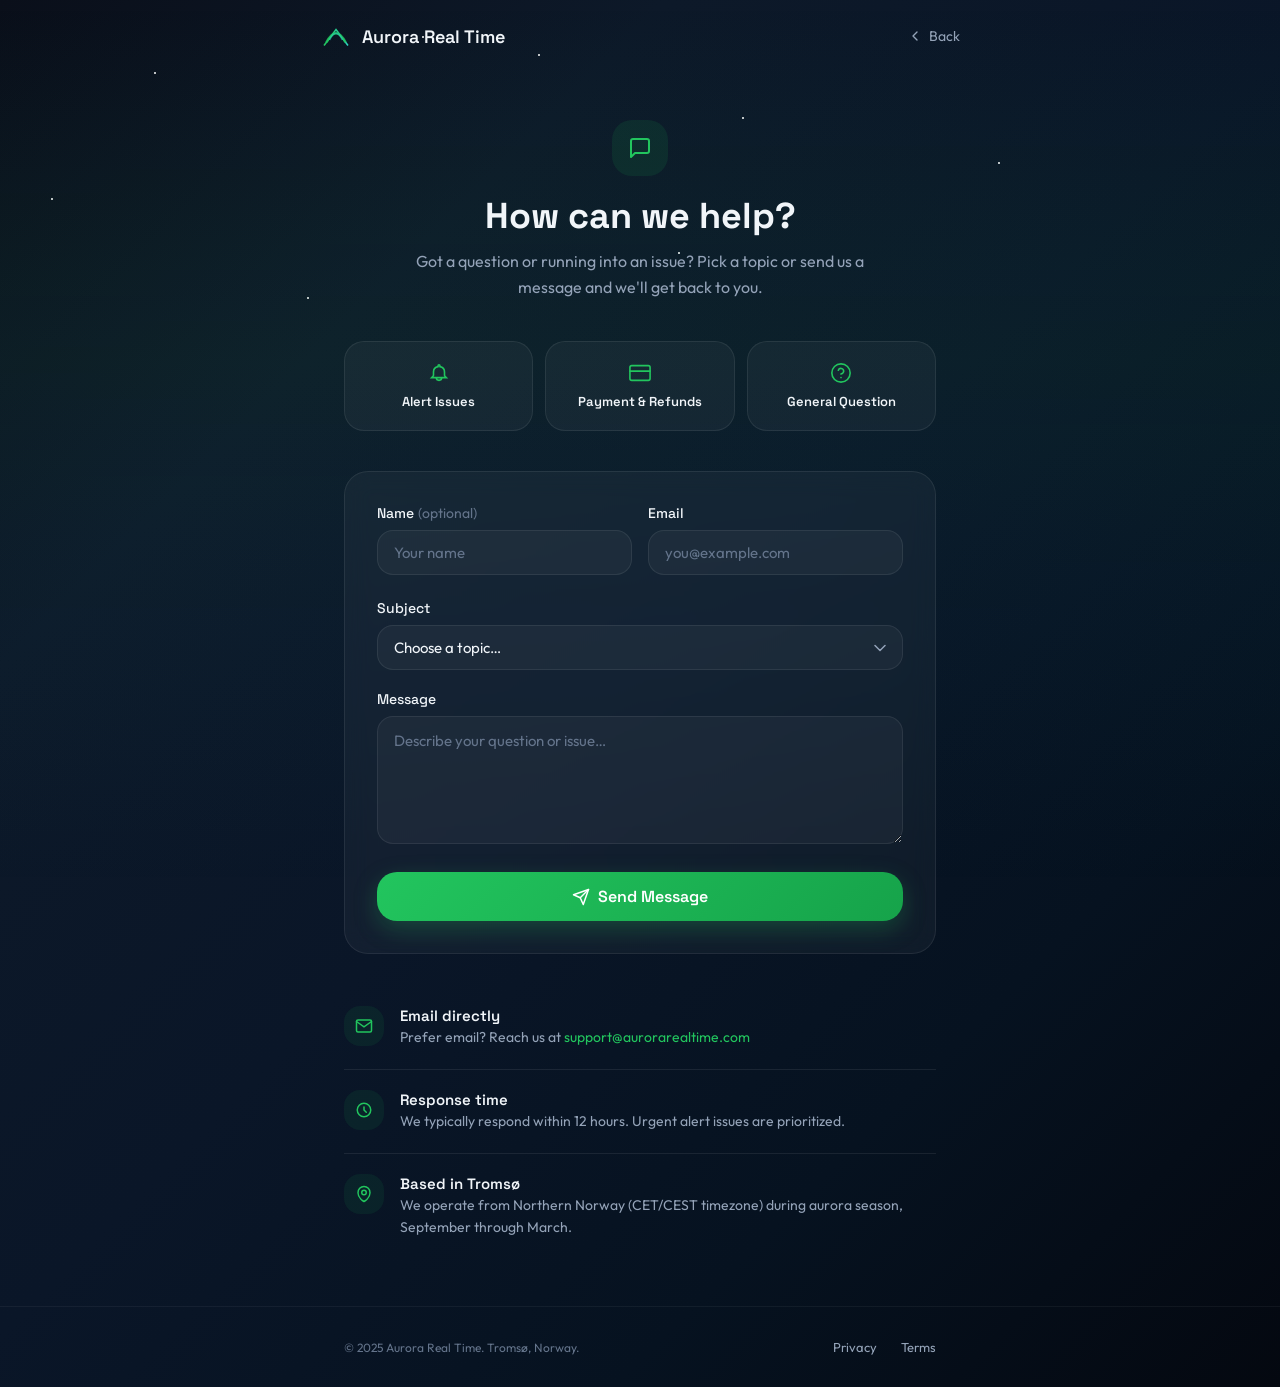
==== Contact.html @ 2703315a "Add Contact page with form and styles This file contains the complete HTML structure for the contact" ====
<!doctype html>
<html lang="en">
<head>
  <meta charset="UTF-8">
  <meta name="viewport" content="width=device-width, initial-scale=1.0">
  <title>Contact — Aurora Real Time</title>
  <meta name="description" content="Get in touch with Aurora Real Time. Questions about Northern Lights alerts, your account, or anything else — we're here to help.">
  <meta name="theme-color" content="#0a0f1a">

  <link rel="preconnect" href="https://fonts.googleapis.com">
  <link rel="preconnect" href="https://fonts.gstatic.com" crossorigin>
  <link href="https://fonts.googleapis.com/css2?family=Space+Grotesk:wght@400;500;600;700&family=Outfit:wght@300;400;500;600&display=swap" rel="stylesheet">

  <style>
    /* ========================================
       VARIABLES — shared with main site
       ======================================== */
    :root {
      --color-bg-primary: #0a0f1a;
      --color-bg-secondary: #0d1929;
      --color-bg-card: rgba(255, 255, 255, 0.04);
      --color-border: rgba(255, 255, 255, 0.08);
      --color-border-hover: rgba(255, 255, 255, 0.15);
      --color-green-primary: #22c55e;
      --color-green-dark: #16a34a;
      --color-green-glow: rgba(34, 197, 94, 0.4);
      --color-teal: #2dd4bf;
      --color-text-primary: #f1f5f9;
      --color-text-secondary: #94a3b8;
      --color-text-muted: #64748b;
      --font-heading: 'Space Grotesk', system-ui, sans-serif;
      --font-body: 'Outfit', system-ui, sans-serif;
      --radius-lg: 1rem;
      --radius-xl: 1.25rem;
      --radius-2xl: 1.5rem;
      --radius-3xl: 2rem;
      --transition-base: 200ms ease;
      --transition-smooth: 300ms cubic-bezier(0.4, 0, 0.2, 1);
    }

    /* ========================================
       RESET & BASE
       ======================================== */
    *, *::before, *::after { box-sizing: border-box; margin: 0; padding: 0; }

    html, body {
      min-height: 100%;
      width: 100%;
      -webkit-font-smoothing: antialiased;
      -moz-osx-font-smoothing: grayscale;
    }

    body {
      font-family: var(--font-body);
      background: var(--color-bg-primary);
      color: var(--color-text-primary);
      overflow-x: hidden;
    }

    :focus-visible {
      outline: 2px solid var(--color-green-primary);
      outline-offset: 3px;
      border-radius: 4px;
    }

    :focus:not(:focus-visible) { outline: none; }

    @media (prefers-reduced-motion: reduce) {
      *, *::before, *::after {
        animation-duration: 0.01ms !important;
        animation-iteration-count: 1 !important;
        transition-duration: 0.01ms !important;
      }
    }

    /* ========================================
       BACKGROUND
       ======================================== */
    .aurora-bg {
      background: linear-gradient(135deg,
        var(--color-bg-primary) 0%,
        var(--color-bg-secondary) 25%,
        #0a1628 50%,
        #061220 75%,
        #040810 100%
      );
    }

    .aurora-glow {
      position: fixed;
      inset: 0;
      pointer-events: none;
      z-index: 0;
      background: linear-gradient(180deg,
        transparent 0%,
        rgba(34, 197, 94, 0.03) 20%,
        rgba(34, 197, 94, 0.06) 40%,
        rgba(45, 212, 191, 0.03) 60%,
        transparent 100%
      );
      animation: pulse-glow 8s ease-in-out infinite;
    }

    @keyframes pulse-glow {
      0%, 100% { opacity: 0.4; }
      50% { opacity: 0.85; }
    }

    .stars {
      position: fixed;
      inset: 0;
      pointer-events: none;
      z-index: 0;
    }

    .star {
      position: absolute;
      width: 2px;
      height: 2px;
      background: white;
      border-radius: 50%;
      animation: twinkle 3s ease-in-out infinite;
    }

    @keyframes twinkle {
      0%, 100% { opacity: 0.2; }
      50% { opacity: 1; }
    }

    /* ========================================
       LAYOUT
       ======================================== */
    .page-wrap {
      position: relative;
      z-index: 10;
      min-height: 100vh;
      display: flex;
      flex-direction: column;
    }

    .container {
      width: 100%;
      max-width: 40rem;
      margin-inline: auto;
      padding-inline: 1.5rem;
    }

    /* ========================================
       NAV
       ======================================== */
    .nav {
      padding: 1.25rem 0;
    }

    .nav__inner {
      display: flex;
      align-items: center;
      justify-content: space-between;
    }

    .nav__brand {
      display: inline-flex;
      align-items: center;
      gap: 0.625rem;
      text-decoration: none;
      color: var(--color-text-primary);
    }

    .nav__brand-name {
      font-family: var(--font-heading);
      font-weight: 600;
      font-size: 1.125rem;
    }

    .nav__back {
      display: inline-flex;
      align-items: center;
      gap: 0.375rem;
      font-size: 0.875rem;
      color: var(--color-text-secondary);
      text-decoration: none;
      transition: color var(--transition-base);
    }

    .nav__back:hover { color: var(--color-text-primary); }

    /* ========================================
       PAGE HEADER
       ======================================== */
    .page-header {
      text-align: center;
      padding: 3rem 0 2.5rem;
    }

    .page-header__icon {
      width: 3.5rem;
      height: 3.5rem;
      border-radius: var(--radius-xl);
      background: rgba(34, 197, 94, 0.1);
      display: inline-flex;
      align-items: center;
      justify-content: center;
      margin-bottom: 1.25rem;
    }

    .page-header__title {
      font-family: var(--font-heading);
      font-weight: 700;
      font-size: clamp(1.75rem, 4vw, 2.25rem);
      line-height: 1.15;
      margin-bottom: 0.75rem;
    }

    .page-header__desc {
      color: var(--color-text-secondary);
      font-size: 1rem;
      line-height: 1.6;
      max-width: 28rem;
      margin-inline: auto;
    }

    /* ========================================
       QUICK HELP CARDS
       ======================================== */
    .quick-help {
      display: grid;
      grid-template-columns: repeat(3, 1fr);
      gap: 0.75rem;
      margin-bottom: 2.5rem;
    }

    .quick-card {
      background: var(--color-bg-card);
      border: 1px solid var(--color-border);
      border-radius: var(--radius-xl);
      padding: 1.25rem 1rem;
      text-align: center;
      cursor: pointer;
      transition: all var(--transition-smooth);
      text-decoration: none;
      color: inherit;
    }

    .quick-card:hover {
      border-color: rgba(34, 197, 94, 0.25);
      background: rgba(34, 197, 94, 0.04);
      transform: translateY(-2px);
    }

    .quick-card.active {
      border-color: rgba(34, 197, 94, 0.3);
      background: rgba(34, 197, 94, 0.06);
    }

    .quick-card__icon {
      display: flex;
      align-items: center;
      justify-content: center;
      margin-bottom: 0.625rem;
    }

    .quick-card__label {
      font-family: var(--font-heading);
      font-weight: 600;
      font-size: 0.8125rem;
      line-height: 1.3;
    }

    @media (max-width: 480px) {
      .quick-help { grid-template-columns: 1fr; gap: 0.625rem; }
      .quick-card {
        display: flex;
        align-items: center;
        gap: 0.75rem;
        text-align: left;
        padding: 1rem;
      }
      .quick-card__icon { margin-bottom: 0; }
    }

    /* ========================================
       CONTACT FORM
       ======================================== */
    .form-card {
      background: var(--color-bg-card);
      backdrop-filter: blur(12px);
      border: 1px solid var(--color-border);
      border-radius: var(--radius-2xl);
      padding: 2rem;
      margin-bottom: 2rem;
    }

    .form-group {
      margin-bottom: 1.25rem;
    }

    .form-group:last-of-type {
      margin-bottom: 1.5rem;
    }

    .form-label {
      display: block;
      font-family: var(--font-heading);
      font-weight: 500;
      font-size: 0.875rem;
      margin-bottom: 0.5rem;
      color: var(--color-text-primary);
    }

    .form-label .optional {
      font-weight: 400;
      color: var(--color-text-muted);
      font-family: var(--font-body);
    }

    .form-input,
    .form-select,
    .form-textarea {
      width: 100%;
      background: rgba(255, 255, 255, 0.04);
      border: 1px solid var(--color-border);
      border-radius: var(--radius-lg);
      padding: 0.75rem 1rem;
      color: var(--color-text-primary);
      font-family: var(--font-body);
      font-size: 0.9375rem;
      transition: border-color var(--transition-base), box-shadow var(--transition-base);
      appearance: none;
      -webkit-appearance: none;
    }

    .form-input::placeholder,
    .form-textarea::placeholder {
      color: var(--color-text-muted);
    }

    .form-input:focus,
    .form-select:focus,
    .form-textarea:focus {
      border-color: rgba(34, 197, 94, 0.5);
      box-shadow: 0 0 0 3px rgba(34, 197, 94, 0.1);
      outline: none;
    }

    .form-select {
      background-image: url("data:image/svg+xml,%3Csvg width='12' height='8' viewBox='0 0 12 8' fill='none' xmlns='http://www.w3.org/2000/svg'%3E%3Cpath d='M1 1.5L6 6.5L11 1.5' stroke='%2394a3b8' stroke-width='1.5' stroke-linecap='round' stroke-linejoin='round'/%3E%3C/svg%3E");
      background-repeat: no-repeat;
      background-position: right 1rem center;
      padding-right: 2.5rem;
      cursor: pointer;
    }

    .form-select option {
      background: var(--color-bg-primary);
      color: var(--color-text-primary);
    }

    .form-textarea {
      min-height: 8rem;
      resize: vertical;
      line-height: 1.6;
    }

    .form-row {
      display: grid;
      grid-template-columns: 1fr 1fr;
      gap: 1rem;
    }

    @media (max-width: 480px) {
      .form-row { grid-template-columns: 1fr; gap: 0; }
    }

    /* ========================================
       SUBMIT BUTTON
       ======================================== */
    .btn-submit {
      display: inline-flex;
      align-items: center;
      justify-content: center;
      gap: 0.5rem;
      width: 100%;
      padding: 0.875rem 1.5rem;
      border-radius: var(--radius-xl);
      background: linear-gradient(135deg, var(--color-green-primary) 0%, var(--color-green-dark) 100%);
      color: #fff;
      font-family: var(--font-heading);
      font-weight: 600;
      font-size: 1rem;
      border: none;
      cursor: pointer;
      box-shadow: 0 8px 24px rgba(34, 197, 94, 0.25);
      transition: all var(--transition-smooth);
    }

    .btn-submit:hover {
      transform: translateY(-2px);
      box-shadow: 0 12px 32px var(--color-green-glow);
    }

    .btn-submit:active { transform: translateY(0); }

    .btn-submit.sent {
      background: rgba(34, 197, 94, 0.15);
      color: var(--color-green-primary);
      box-shadow: none;
      pointer-events: none;
    }

    /* ========================================
       INFO SECTION
       ======================================== */
    .info-row {
      display: flex;
      align-items: flex-start;
      gap: 1rem;
      padding: 1.25rem 0;
    }

    .info-row + .info-row {
      border-top: 1px solid var(--color-border);
    }

    .info-icon {
      flex-shrink: 0;
      width: 2.5rem;
      height: 2.5rem;
      border-radius: var(--radius-lg);
      background: rgba(34, 197, 94, 0.08);
      display: flex;
      align-items: center;
      justify-content: center;
    }

    .info-title {
      font-family: var(--font-heading);
      font-weight: 600;
      font-size: 0.9375rem;
      margin-bottom: 0.125rem;
    }

    .info-text {
      font-size: 0.875rem;
      color: var(--color-text-secondary);
      line-height: 1.55;
    }

    .info-text a {
      color: var(--color-green-primary);
      text-decoration: none;
      transition: opacity var(--transition-base);
    }

    .info-text a:hover { opacity: 0.8; }

    /* ========================================
       FOOTER
       ======================================== */
    .footer {
      border-top: 1px solid rgba(255, 255, 255, 0.05);
      padding: 2rem 0;
      margin-top: auto;
    }

    .footer__inner {
      display: flex;
      flex-wrap: wrap;
      align-items: center;
      justify-content: space-between;
      gap: 1rem;
      font-size: 0.75rem;
      color: var(--color-text-muted);
    }

    .footer__links {
      display: flex;
      gap: 1.5rem;
    }

    .footer__links a {
      font-size: 0.8125rem;
      color: var(--color-text-secondary);
      text-decoration: none;
      transition: color var(--transition-base);
    }

    .footer__links a:hover { color: var(--color-text-primary); }

    /* ========================================
       ANIMATIONS
       ======================================== */
    @keyframes fade-up {
      from { opacity: 0; transform: translateY(20px); }
      to { opacity: 1; transform: translateY(0); }
    }

    .fade-up { animation: fade-up 0.6s ease-out forwards; }
    .fade-up-d1 { opacity: 0; animation: fade-up 0.6s ease-out 0.1s forwards; }
    .fade-up-d2 { opacity: 0; animation: fade-up 0.6s ease-out 0.2s forwards; }
    .fade-up-d3 { opacity: 0; animation: fade-up 0.6s ease-out 0.3s forwards; }
  </style>
</head>
<body class="aurora-bg">

  <!-- Atmosphere -->
  <div class="stars" aria-hidden="true">
    <div class="star" style="top:8%;left:12%;animation-delay:0s"></div>
    <div class="star" style="top:18%;left:78%;animation-delay:0.5s"></div>
    <div class="star" style="top:33%;left:24%;animation-delay:1s"></div>
    <div class="star" style="top:13%;left:58%;animation-delay:1.5s"></div>
    <div class="star" style="top:6%;left:42%;animation-delay:2.5s"></div>
    <div class="star" style="top:22%;left:4%;animation-delay:0.3s"></div>
    <div class="star" style="top:4%;left:33%;animation-delay:1.8s"></div>
    <div class="star" style="top:28%;left:53%;animation-delay:0.8s"></div>
  </div>
  <div class="aurora-glow" aria-hidden="true"></div>

  <div class="page-wrap">

    <!-- NAV -->
    <nav class="nav container" aria-label="Main navigation">
      <div class="nav__inner">
        <a href="index.html" class="nav__brand" aria-label="Aurora Real Time — Home">
          <svg width="32" height="32" viewBox="0 0 40 40" fill="none" aria-hidden="true">
            <path d="M5 32 L20 12 L35 32" stroke="url(#c-grad)" stroke-width="2" fill="none"/>
            <path d="M8 28 Q20 5 32 28" stroke="#22c55e" stroke-width="3" fill="none" opacity="0.8"/>
            <path d="M12 25 Q20 8 28 25" stroke="#2dd4bf" stroke-width="2" fill="none" opacity="0.6"/>
            <defs>
              <linearGradient id="c-grad" x1="0%" y1="0%" x2="100%" y2="0%">
                <stop offset="0%" stop-color="#22c55e"/>
                <stop offset="100%" stop-color="#2dd4bf"/>
              </linearGradient>
            </defs>
          </svg>
          <span class="nav__brand-name">Aurora Real Time</span>
        </a>
        <a href="index.html" class="nav__back">
          <svg width="16" height="16" viewBox="0 0 24 24" fill="none" stroke="currentColor" stroke-width="2" stroke-linecap="round" stroke-linejoin="round"><path d="m15 18-6-6 6-6"/></svg>
          Back
        </a>
      </div>
    </nav>

    <!-- MAIN -->
    <main class="container" style="flex:1">

      <!-- Header -->
      <header class="page-header fade-up">
        <div class="page-header__icon">
          <svg width="24" height="24" fill="none" stroke="#22c55e" viewBox="0 0 24 24" stroke-width="2" stroke-linecap="round" stroke-linejoin="round">
            <path d="M21 15a2 2 0 01-2 2H7l-4 4V5a2 2 0 012-2h14a2 2 0 012 2z"/>
          </svg>
        </div>
        <h1 class="page-header__title">How can we help?</h1>
        <p class="page-header__desc">Got a question or running into an issue? Pick a topic or send us a message and we'll get back to you.</p>
      </header>

      <!-- Quick-help topics -->
      <div class="quick-help fade-up-d1">
        <button class="quick-card" data-topic="alerts" type="button">
          <div class="quick-card__icon">
            <svg width="22" height="22" fill="none" stroke="#22c55e" viewBox="0 0 24 24" stroke-width="1.75" stroke-linecap="round">
              <path d="M15 17h5l-1.405-1.405A2.032 2.032 0 0118 14.158V11a6 6 0 00-5-5.917V4a1 1 0 10-2 0v1.083A6 6 0 006 11v3.159c0 .538-.214 1.055-.595 1.436L4 17h5m6 0a3 3 0 11-6 0m6 0H9"/>
            </svg>
          </div>
          <span class="quick-card__label">Alert Issues</span>
        </button>
        <button class="quick-card" data-topic="payment" type="button">
          <div class="quick-card__icon">
            <svg width="22" height="22" fill="none" stroke="#22c55e" viewBox="0 0 24 24" stroke-width="1.75" stroke-linecap="round">
              <rect x="1" y="4" width="22" height="16" rx="2" ry="2"/><line x1="1" y1="10" x2="23" y2="10"/>
            </svg>
          </div>
          <span class="quick-card__label">Payment & Refunds</span>
        </button>
        <button class="quick-card" data-topic="other" type="button">
          <div class="quick-card__icon">
            <svg width="22" height="22" fill="none" stroke="#22c55e" viewBox="0 0 24 24" stroke-width="1.75" stroke-linecap="round">
              <circle cx="12" cy="12" r="10"/><path d="M9.09 9a3 3 0 015.83 1c0 2-3 3-3 3"/><line x1="12" y1="17" x2="12.01" y2="17"/>
            </svg>
          </div>
          <span class="quick-card__label">General Question</span>
        </button>
      </div>

      <!-- Form -->
      <div class="form-card fade-up-d2">
        <div class="form-row">
          <div class="form-group">
            <label for="name" class="form-label">Name <span class="optional">(optional)</span></label>
            <input type="text" id="name" class="form-input" placeholder="Your name" autocomplete="name">
          </div>
          <div class="form-group">
            <label for="email" class="form-label">Email</label>
            <input type="email" id="email" class="form-input" placeholder="you@example.com" required autocomplete="email">
          </div>
        </div>

        <div class="form-group">
          <label for="subject" class="form-label">Subject</label>
          <select id="subject" class="form-select">
            <option value="" disabled selected>Choose a topic…</option>
            <option value="not-receiving">Not receiving alerts</option>
            <option value="wrong-number">Wrong phone number</option>
            <option value="refund">Refund request</option>
            <option value="extend">Extend my pass</option>
            <option value="coverage">Coverage & locations</option>
            <option value="feedback">Feedback or suggestion</option>
            <option value="partnership">Partnership inquiry</option>
            <option value="other">Other</option>
          </select>
        </div>

        <div class="form-group">
          <label for="message" class="form-label">Message</label>
          <textarea id="message" class="form-textarea" placeholder="Describe your question or issue…" required></textarea>
        </div>

        <button type="button" id="send-btn" class="btn-submit">
          <svg width="18" height="18" viewBox="0 0 24 24" fill="none" stroke="currentColor" stroke-width="2" stroke-linecap="round" stroke-linejoin="round"><line x1="22" y1="2" x2="11" y2="13"/><polygon points="22 2 15 22 11 13 2 9 22 2"/></svg>
          Send Message
        </button>
      </div>

      <!-- Contact info -->
      <div class="fade-up-d3" style="margin-bottom:3rem">
        <div class="info-row">
          <div class="info-icon">
            <svg width="18" height="18" fill="none" stroke="#22c55e" viewBox="0 0 24 24" stroke-width="2" stroke-linecap="round"><path d="M4 4h16c1.1 0 2 .9 2 2v12c0 1.1-.9 2-2 2H4c-1.1 0-2-.9-2-2V6c0-1.1.9-2 2-2z"/><polyline points="22,6 12,13 2,6"/></svg>
          </div>
          <div>
            <p class="info-title">Email directly</p>
            <p class="info-text">Prefer email? Reach us at <a href="mailto:support@aurorarealtime.com">support@aurorarealtime.com</a></p>
          </div>
        </div>
        <div class="info-row">
          <div class="info-icon">
            <svg width="18" height="18" fill="none" stroke="#22c55e" viewBox="0 0 24 24" stroke-width="2" stroke-linecap="round"><path d="M12 8v4l3 3m6-3a9 9 0 11-18 0 9 9 0 0118 0z"/></svg>
          </div>
          <div>
            <p class="info-title">Response time</p>
            <p class="info-text">We typically respond within 12 hours. Urgent alert issues are prioritized.</p>
          </div>
        </div>
        <div class="info-row">
          <div class="info-icon">
            <svg width="18" height="18" fill="none" stroke="#22c55e" viewBox="0 0 24 24" stroke-width="2" stroke-linecap="round"><path d="M12 22s-8-4.5-8-11.8A8 8 0 0112 2a8 8 0 018 8.2c0 7.3-8 11.8-8 11.8z"/><circle cx="12" cy="10" r="3"/></svg>
          </div>
          <div>
            <p class="info-title">Based in Tromsø</p>
            <p class="info-text">We operate from Northern Norway (CET/CEST timezone) during aurora season, September through March.</p>
          </div>
        </div>
      </div>

    </main>

    <!-- FOOTER -->
    <footer class="footer">
      <div class="container">
        <div class="footer__inner">
          <span>© 2025 Aurora Real Time. Tromsø, Norway.</span>
          <nav class="footer__links" aria-label="Footer navigation">
            <a href="privacy.html">Privacy</a>
            <a href="terms.html">Terms</a>
          </nav>
        </div>
      </div>
    </footer>

  </div>

  <script>
    // --- Quick topic cards → auto-select subject ---
    const topicMap = {
      'alerts': 'not-receiving',
      'payment': 'refund',
      'other': 'other'
    };

    document.querySelectorAll('.quick-card').forEach(card => {
      card.addEventListener('click', () => {
        // Toggle active state
        document.querySelectorAll('.quick-card').forEach(c => c.classList.remove('active'));
        card.classList.add('active');

        // Set subject dropdown
        const topic = card.getAttribute('data-topic');
        const subjectSelect = document.getElementById('subject');
        if (topicMap[topic]) {
          subjectSelect.value = topicMap[topic];
        }

        // Focus the message field
        document.getElementById('message').focus();
      });
    });

    // --- Send message via mailto ---
    document.getElementById('send-btn').addEventListener('click', () => {
      const name = document.getElementById('name').value.trim();
      const email = document.getElementById('email').value.trim();
      const subject = document.getElementById('subject');
      const subjectText = subject.options[subject.selectedIndex]?.text || 'Contact Form';
      const message = document.getElementById('message').value.trim();

      // Basic validation
      if (!email) {
        document.getElementById('email').focus();
        return;
      }
      if (!message) {
        document.getElementById('message').focus();
        return;
      }

      // Build mailto
      const body = [
        message,
        '',
        '---',
        name ? `From: ${name}` : '',
        `Reply to: ${email}`
      ].filter(Boolean).join('\n');

      const mailto = `mailto:support@aurorarealtime.com?subject=${encodeURIComponent(subjectText)}&body=${encodeURIComponent(body)}`;

      // Open mail client
      window.location.href = mailto;

      // Show sent state
      const btn = document.getElementById('send-btn');
      btn.classList.add('sent');
      btn.innerHTML = `
        <svg width="18" height="18" viewBox="0 0 24 24" fill="none" stroke="currentColor" stroke-width="2.5" stroke-linecap="round" stroke-linejoin="round"><path d="M5 13l4 4L19 7"/></svg>
        Opening your email client…
      `;

      // Reset after 4 seconds
      setTimeout(() => {
        btn.classList.remove('sent');
        btn.innerHTML = `
          <svg width="18" height="18" viewBox="0 0 24 24" fill="none" stroke="currentColor" stroke-width="2" stroke-linecap="round" stroke-linejoin="round"><line x1="22" y1="2" x2="11" y2="13"/><polygon points="22 2 15 22 11 13 2 9 22 2"/></svg>
          Send Message
        `;
      }, 4000);
    });
  </script>
</body>
</html>
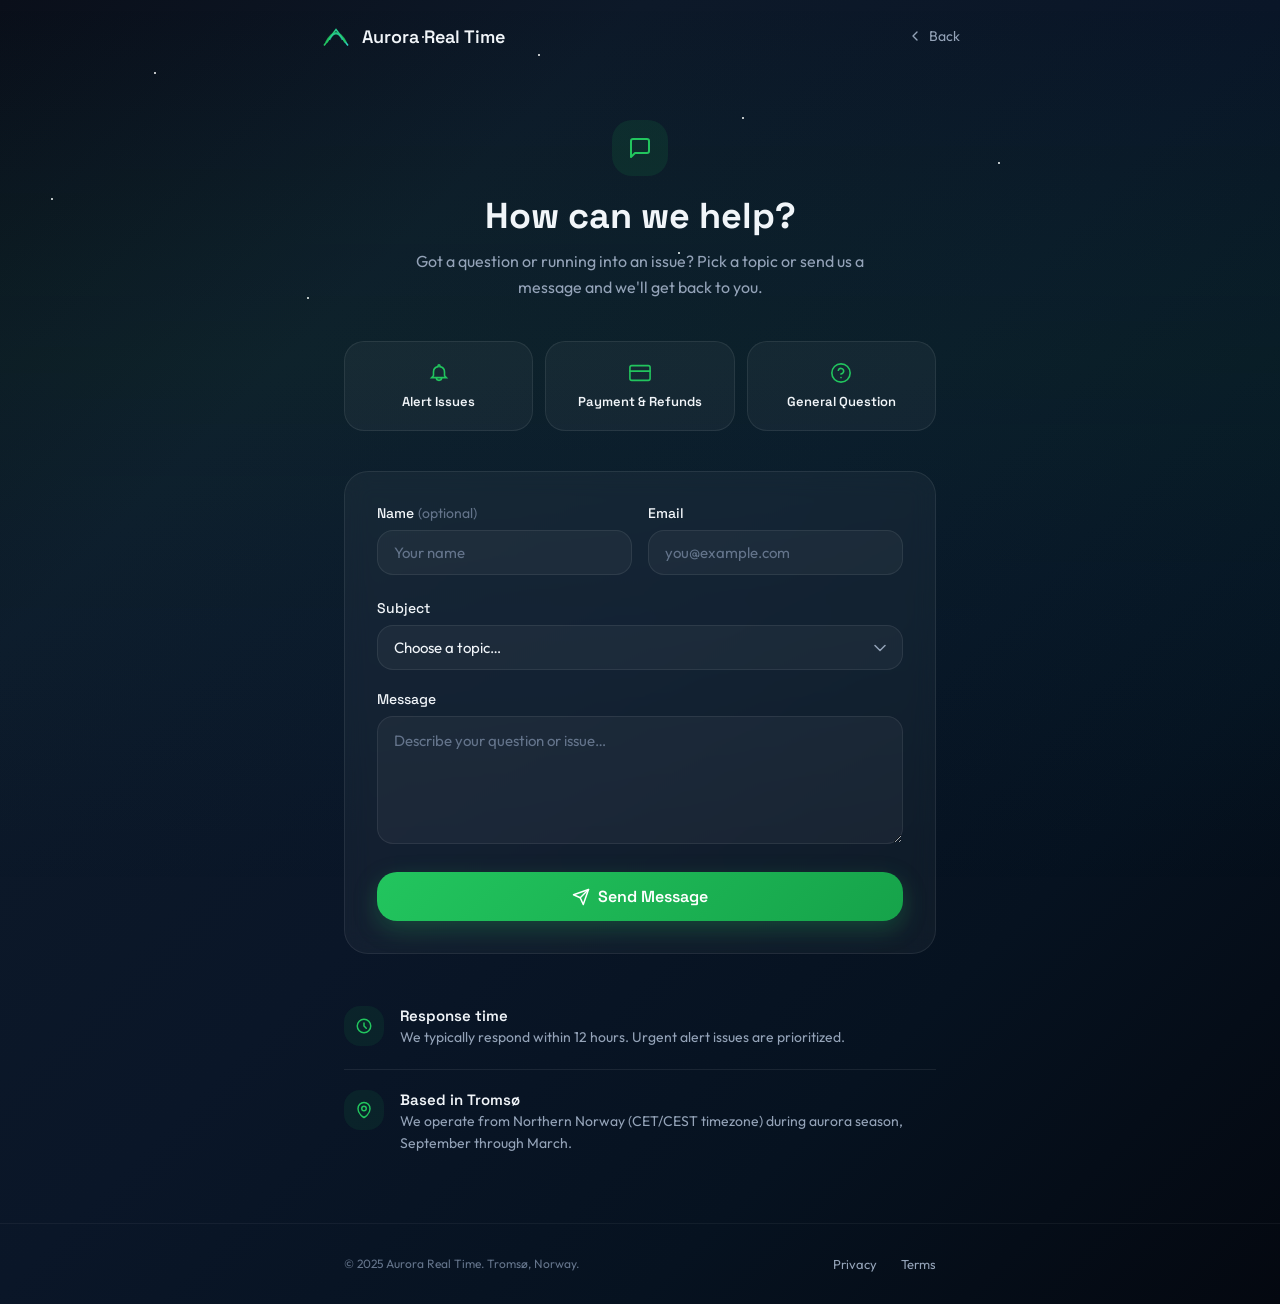
==== commit 455cc3b9: "Enhance contact form with validation and AJAX submission Added styles for sending, sent, and error s" ====
--- a/Contact.html
+++ b/Contact.html
@@ -400,11 +400,57 @@
 
     .btn-submit:active { transform: translateY(0); }
 
+    .btn-submit.sending {
+      opacity: 0.85;
+      pointer-events: none;
+    }
+
     .btn-submit.sent {
       background: rgba(34, 197, 94, 0.15);
       color: var(--color-green-primary);
       box-shadow: none;
       pointer-events: none;
+    }
+
+    .btn-submit.error {
+      background: rgba(239, 68, 68, 0.15);
+      color: #f87171;
+      box-shadow: none;
+    }
+
+    /* Spinner for sending state */
+    .spinner {
+      width: 18px;
+      height: 18px;
+      border: 2px solid rgba(255, 255, 255, 0.3);
+      border-top-color: #fff;
+      border-radius: 50%;
+      animation: spin 0.6s linear infinite;
+    }
+
+    @keyframes spin {
+      to { transform: rotate(360deg); }
+    }
+
+    /* ========================================
+       FORM VALIDATION
+       ======================================== */
+    .form-input.invalid,
+    .form-select.invalid,
+    .form-textarea.invalid {
+      border-color: rgba(239, 68, 68, 0.5);
+      box-shadow: 0 0 0 3px rgba(239, 68, 68, 0.1);
+    }
+
+    .form-error {
+      color: #f87171;
+      font-size: 0.8125rem;
+      margin-top: 0.375rem;
+      display: none;
+    }
+
+    .form-error.visible {
+      display: block;
     }
 
     /* ========================================
@@ -583,22 +629,38 @@
         </button>
       </div>
 
-      <!-- Form -->
-      <div class="form-card fade-up-d2">
+      <!-- Netlify Form -->
+      <form
+        name="contact"
+        method="POST"
+        data-netlify="true"
+        netlify-honeypot="bot-field"
+        id="contact-form"
+        class="form-card fade-up-d2"
+      >
+        <!-- Hidden field for Netlify to identify the form -->
+        <input type="hidden" name="form-name" value="contact">
+
+        <!-- Honeypot field to catch bots (hidden from real users) -->
+        <p style="display:none">
+          <label>Don't fill this out if you're human: <input name="bot-field"></label>
+        </p>
+
         <div class="form-row">
           <div class="form-group">
             <label for="name" class="form-label">Name <span class="optional">(optional)</span></label>
-            <input type="text" id="name" class="form-input" placeholder="Your name" autocomplete="name">
+            <input type="text" id="name" name="name" class="form-input" placeholder="Your name" autocomplete="name">
           </div>
           <div class="form-group">
             <label for="email" class="form-label">Email</label>
-            <input type="email" id="email" class="form-input" placeholder="you@example.com" required autocomplete="email">
+            <input type="email" id="email" name="email" class="form-input" placeholder="you@example.com" required autocomplete="email">
+            <p class="form-error" id="email-error">Please enter a valid email address.</p>
           </div>
         </div>
 
         <div class="form-group">
           <label for="subject" class="form-label">Subject</label>
-          <select id="subject" class="form-select">
+          <select id="subject" name="subject" class="form-select" required>
             <option value="" disabled selected>Choose a topic…</option>
             <option value="not-receiving">Not receiving alerts</option>
             <option value="wrong-number">Wrong phone number</option>
@@ -609,30 +671,23 @@
             <option value="partnership">Partnership inquiry</option>
             <option value="other">Other</option>
           </select>
+          <p class="form-error" id="subject-error">Please choose a topic.</p>
         </div>
 
         <div class="form-group">
           <label for="message" class="form-label">Message</label>
-          <textarea id="message" class="form-textarea" placeholder="Describe your question or issue…" required></textarea>
+          <textarea id="message" name="message" class="form-textarea" placeholder="Describe your question or issue…" required></textarea>
+          <p class="form-error" id="message-error">Please enter your message.</p>
         </div>
 
-        <button type="button" id="send-btn" class="btn-submit">
+        <button type="submit" id="send-btn" class="btn-submit">
           <svg width="18" height="18" viewBox="0 0 24 24" fill="none" stroke="currentColor" stroke-width="2" stroke-linecap="round" stroke-linejoin="round"><line x1="22" y1="2" x2="11" y2="13"/><polygon points="22 2 15 22 11 13 2 9 22 2"/></svg>
           Send Message
         </button>
-      </div>
+      </form>
 
       <!-- Contact info -->
       <div class="fade-up-d3" style="margin-bottom:3rem">
-        <div class="info-row">
-          <div class="info-icon">
-            <svg width="18" height="18" fill="none" stroke="#22c55e" viewBox="0 0 24 24" stroke-width="2" stroke-linecap="round"><path d="M4 4h16c1.1 0 2 .9 2 2v12c0 1.1-.9 2-2 2H4c-1.1 0-2-.9-2-2V6c0-1.1.9-2 2-2z"/><polyline points="22,6 12,13 2,6"/></svg>
-          </div>
-          <div>
-            <p class="info-title">Email directly</p>
-            <p class="info-text">Prefer email? Reach us at <a href="mailto:support@aurorarealtime.com">support@aurorarealtime.com</a></p>
-          </div>
-        </div>
         <div class="info-row">
           <div class="info-icon">
             <svg width="18" height="18" fill="none" stroke="#22c55e" viewBox="0 0 24 24" stroke-width="2" stroke-linecap="round"><path d="M12 8v4l3 3m6-3a9 9 0 11-18 0 9 9 0 0118 0z"/></svg>
@@ -680,70 +735,120 @@
 
     document.querySelectorAll('.quick-card').forEach(card => {
       card.addEventListener('click', () => {
-        // Toggle active state
         document.querySelectorAll('.quick-card').forEach(c => c.classList.remove('active'));
         card.classList.add('active');
 
-        // Set subject dropdown
         const topic = card.getAttribute('data-topic');
         const subjectSelect = document.getElementById('subject');
         if (topicMap[topic]) {
           subjectSelect.value = topicMap[topic];
+          // Clear validation error if present
+          subjectSelect.classList.remove('invalid');
+          document.getElementById('subject-error').classList.remove('visible');
         }
 
-        // Focus the message field
         document.getElementById('message').focus();
       });
     });
 
-    // --- Send message via mailto ---
-    document.getElementById('send-btn').addEventListener('click', () => {
-      const name = document.getElementById('name').value.trim();
-      const email = document.getElementById('email').value.trim();
+    // --- Clear validation on input ---
+    ['email', 'message'].forEach(id => {
+      document.getElementById(id).addEventListener('input', function () {
+        this.classList.remove('invalid');
+        document.getElementById(`${id}-error`).classList.remove('visible');
+      });
+    });
+
+    document.getElementById('subject').addEventListener('change', function () {
+      this.classList.remove('invalid');
+      document.getElementById('subject-error').classList.remove('visible');
+    });
+
+    // --- SVG icon templates ---
+    const icons = {
+      send: `<svg width="18" height="18" viewBox="0 0 24 24" fill="none" stroke="currentColor" stroke-width="2" stroke-linecap="round" stroke-linejoin="round"><line x1="22" y1="2" x2="11" y2="13"/><polygon points="22 2 15 22 11 13 2 9 22 2"/></svg>`,
+      check: `<svg width="18" height="18" viewBox="0 0 24 24" fill="none" stroke="currentColor" stroke-width="2.5" stroke-linecap="round" stroke-linejoin="round"><path d="M5 13l4 4L19 7"/></svg>`,
+      spinner: `<span class="spinner"></span>`,
+      error: `<svg width="18" height="18" viewBox="0 0 24 24" fill="none" stroke="currentColor" stroke-width="2" stroke-linecap="round" stroke-linejoin="round"><circle cx="12" cy="12" r="10"/><line x1="15" y1="9" x2="9" y2="15"/><line x1="9" y1="9" x2="15" y2="15"/></svg>`
+    };
+
+    // --- Form submission via Fetch (AJAX) ---
+    const form = document.getElementById('contact-form');
+    const btn = document.getElementById('send-btn');
+
+    form.addEventListener('submit', async (e) => {
+      e.preventDefault();
+
+      // Validate fields
+      const email = document.getElementById('email');
       const subject = document.getElementById('subject');
-      const subjectText = subject.options[subject.selectedIndex]?.text || 'Contact Form';
-      const message = document.getElementById('message').value.trim();
-
-      // Basic validation
-      if (!email) {
-        document.getElementById('email').focus();
-        return;
+      const message = document.getElementById('message');
+      let isValid = true;
+
+      if (!email.value.trim() || !email.validity.valid) {
+        email.classList.add('invalid');
+        document.getElementById('email-error').classList.add('visible');
+        isValid = false;
       }
-      if (!message) {
-        document.getElementById('message').focus();
-        return;
+
+      if (!subject.value) {
+        subject.classList.add('invalid');
+        document.getElementById('subject-error').classList.add('visible');
+        isValid = false;
       }
 
-      // Build mailto
-      const body = [
-        message,
-        '',
-        '---',
-        name ? `From: ${name}` : '',
-        `Reply to: ${email}`
-      ].filter(Boolean).join('\n');
-
-      const mailto = `mailto:support@aurorarealtime.com?subject=${encodeURIComponent(subjectText)}&body=${encodeURIComponent(body)}`;
-
-      // Open mail client
-      window.location.href = mailto;
-
-      // Show sent state
-      const btn = document.getElementById('send-btn');
-      btn.classList.add('sent');
-      btn.innerHTML = `
-        <svg width="18" height="18" viewBox="0 0 24 24" fill="none" stroke="currentColor" stroke-width="2.5" stroke-linecap="round" stroke-linejoin="round"><path d="M5 13l4 4L19 7"/></svg>
-        Opening your email client…
-      `;
-
-      // Reset after 4 seconds
-      setTimeout(() => {
-        btn.classList.remove('sent');
-        btn.innerHTML = `
-          <svg width="18" height="18" viewBox="0 0 24 24" fill="none" stroke="currentColor" stroke-width="2" stroke-linecap="round" stroke-linejoin="round"><line x1="22" y1="2" x2="11" y2="13"/><polygon points="22 2 15 22 11 13 2 9 22 2"/></svg>
-          Send Message
-        `;
-      }, 4000);
+      if (!message.value.trim()) {
+        message.classList.add('invalid');
+        document.getElementById('message-error').classList.add('visible');
+        isValid = false;
+      }
+
+      if (!isValid) return;
+
+      // --- Sending state ---
+      btn.classList.add('sending');
+      btn.innerHTML = `${icons.spinner} Sending…`;
+
+      try {
+        const formData = new FormData(form);
+
+        const response = await fetch('/', {
+          method: 'POST',
+          headers: { 'Content-Type': 'application/x-www-form-urlencoded' },
+          body: new URLSearchParams(formData).toString()
+        });
+
+        if (!response.ok) throw new Error(`Server error: ${response.status}`);
+
+        // --- Success state ---
+        btn.classList.remove('sending');
+        btn.classList.add('sent');
+        btn.innerHTML = `${icons.check} Message sent!`;
+
+        // Reset form fields
+        form.reset();
+        document.querySelectorAll('.quick-card').forEach(c => c.classList.remove('active'));
+
+        // Restore button after 5 seconds
+        setTimeout(() => {
+          btn.classList.remove('sent');
+          btn.innerHTML = `${icons.send} Send Message`;
+        }, 5000);
+
+      } catch (error) {
+        console.error('Form submission error:', error);
+
+        // --- Error state ---
+        btn.classList.remove('sending');
+        btn.classList.add('error');
+        btn.innerHTML = `${icons.error} Something went wrong — try again`;
+
+        // Restore button after 4 seconds
+        setTimeout(() => {
+          btn.classList.remove('error');
+          btn.innerHTML = `${icons.send} Send Message`;
+        }, 4000);
+      }
     });
   </script>
 </body>
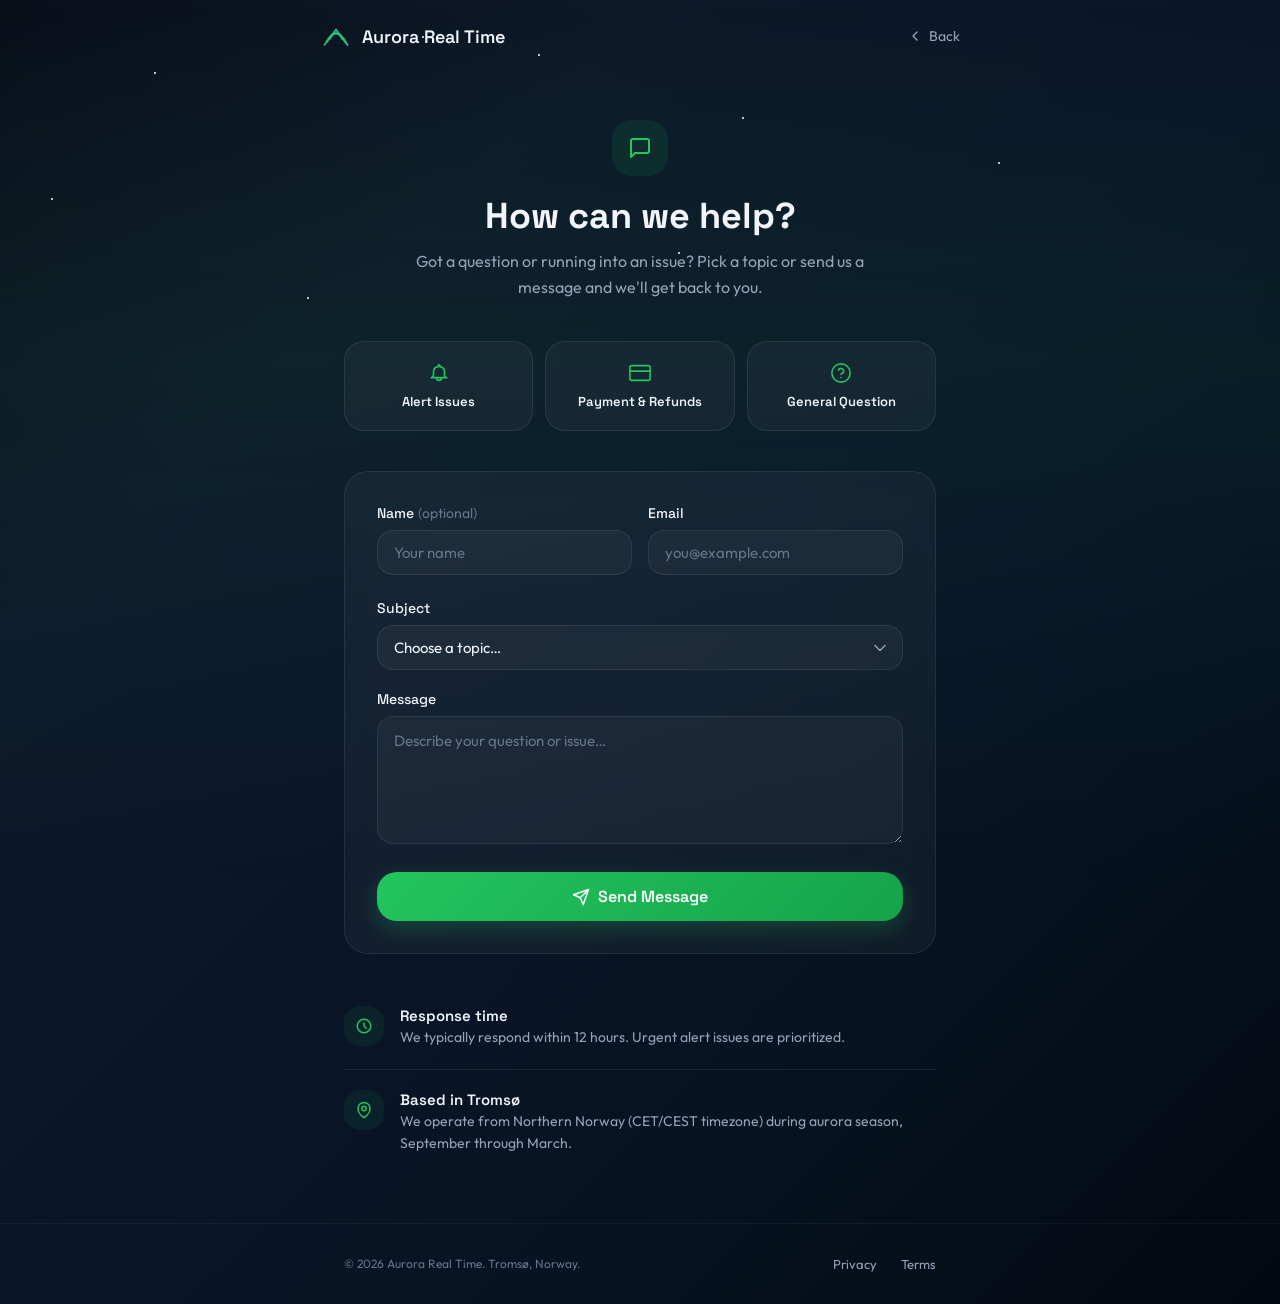
==== commit 43d21f3d: "Add shared styles, favicon, OG tags, JS modernization, and fixes" ====
--- a/Contact.html
+++ b/Contact.html
@@ -10,82 +10,16 @@
   <link rel="preconnect" href="https://fonts.googleapis.com">
   <link rel="preconnect" href="https://fonts.gstatic.com" crossorigin>
   <link href="https://fonts.googleapis.com/css2?family=Space+Grotesk:wght@400;500;600;700&family=Outfit:wght@300;400;500;600&display=swap" rel="stylesheet">
+  <link rel="icon" type="image/svg+xml" href="favicon.svg">
+  <link rel="stylesheet" href="styles.css">
+  <meta property="og:type" content="website">
+  <meta property="og:title" content="Contact — Aurora Real Time">
+  <meta property="og:description" content="Get in touch with Aurora Real Time. Questions about Northern Lights alerts, your account, or anything else — we're here to help.">
+  <meta property="og:url" content="https://aurorarealtime.com/contact.html">
+  <meta property="og:image" content="https://aurorarealtime.com/nordlysbilde1.jpeg">
+  <meta name="twitter:card" content="summary_large_image">
 
   <style>
-    /* ========================================
-       VARIABLES — shared with main site
-       ======================================== */
-    :root {
-      --color-bg-primary: #0a0f1a;
-      --color-bg-secondary: #0d1929;
-      --color-bg-card: rgba(255, 255, 255, 0.04);
-      --color-border: rgba(255, 255, 255, 0.08);
-      --color-border-hover: rgba(255, 255, 255, 0.15);
-      --color-green-primary: #22c55e;
-      --color-green-dark: #16a34a;
-      --color-green-glow: rgba(34, 197, 94, 0.4);
-      --color-teal: #2dd4bf;
-      --color-text-primary: #f1f5f9;
-      --color-text-secondary: #94a3b8;
-      --color-text-muted: #64748b;
-      --font-heading: 'Space Grotesk', system-ui, sans-serif;
-      --font-body: 'Outfit', system-ui, sans-serif;
-      --radius-lg: 1rem;
-      --radius-xl: 1.25rem;
-      --radius-2xl: 1.5rem;
-      --radius-3xl: 2rem;
-      --transition-base: 200ms ease;
-      --transition-smooth: 300ms cubic-bezier(0.4, 0, 0.2, 1);
-    }
-
-    /* ========================================
-       RESET & BASE
-       ======================================== */
-    *, *::before, *::after { box-sizing: border-box; margin: 0; padding: 0; }
-
-    html, body {
-      min-height: 100%;
-      width: 100%;
-      -webkit-font-smoothing: antialiased;
-      -moz-osx-font-smoothing: grayscale;
-    }
-
-    body {
-      font-family: var(--font-body);
-      background: var(--color-bg-primary);
-      color: var(--color-text-primary);
-      overflow-x: hidden;
-    }
-
-    :focus-visible {
-      outline: 2px solid var(--color-green-primary);
-      outline-offset: 3px;
-      border-radius: 4px;
-    }
-
-    :focus:not(:focus-visible) { outline: none; }
-
-    @media (prefers-reduced-motion: reduce) {
-      *, *::before, *::after {
-        animation-duration: 0.01ms !important;
-        animation-iteration-count: 1 !important;
-        transition-duration: 0.01ms !important;
-      }
-    }
-
-    /* ========================================
-       BACKGROUND
-       ======================================== */
-    .aurora-bg {
-      background: linear-gradient(135deg,
-        var(--color-bg-primary) 0%,
-        var(--color-bg-secondary) 25%,
-        #0a1628 50%,
-        #061220 75%,
-        #040810 100%
-      );
-    }
-
     .aurora-glow {
       position: fixed;
       inset: 0;
@@ -106,27 +40,6 @@
       50% { opacity: 0.85; }
     }
 
-    .stars {
-      position: fixed;
-      inset: 0;
-      pointer-events: none;
-      z-index: 0;
-    }
-
-    .star {
-      position: absolute;
-      width: 2px;
-      height: 2px;
-      background: white;
-      border-radius: 50%;
-      animation: twinkle 3s ease-in-out infinite;
-    }
-
-    @keyframes twinkle {
-      0%, 100% { opacity: 0.2; }
-      50% { opacity: 1; }
-    }
-
     /* ========================================
        LAYOUT
        ======================================== */
@@ -156,20 +69,6 @@
       display: flex;
       align-items: center;
       justify-content: space-between;
-    }
-
-    .nav__brand {
-      display: inline-flex;
-      align-items: center;
-      gap: 0.625rem;
-      text-decoration: none;
-      color: var(--color-text-primary);
-    }
-
-    .nav__brand-name {
-      font-family: var(--font-heading);
-      font-weight: 600;
-      font-size: 1.125rem;
     }
 
     .nav__back {
@@ -714,7 +613,7 @@
     <footer class="footer">
       <div class="container">
         <div class="footer__inner">
-          <span>© 2025 Aurora Real Time. Tromsø, Norway.</span>
+          <span>© 2026 Aurora Real Time. Tromsø, Norway.</span>
           <nav class="footer__links" aria-label="Footer navigation">
             <a href="privacy.html">Privacy</a>
             <a href="terms.html">Terms</a>
--- a/styles.css
+++ b/styles.css
@@ -0,0 +1,144 @@
+/*
+ * Aurora Real Time — shared base styles
+ * Included by all pages before their local <style> block.
+ */
+
+/* ========== DESIGN TOKENS ========== */
+:root {
+  --color-bg-primary: #0a0f1a;
+  --color-bg-secondary: #0d1929;
+  --color-bg-card: rgba(255, 255, 255, 0.04);
+  --color-border: rgba(255, 255, 255, 0.08);
+  --color-border-hover: rgba(255, 255, 255, 0.15);
+  --color-green-primary: #22c55e;
+  --color-green-dark: #16a34a;
+  --color-green-glow: rgba(34, 197, 94, 0.4);
+  --color-teal: #2dd4bf;
+  --color-purple: #8b5cf6;
+  --color-amber: #f59e0b;
+  --color-text-primary: #f1f5f9;
+  --color-text-secondary: #94a3b8;
+  --color-text-tertiary: #94a3b8;
+  --color-text-muted: #64748b;
+  --color-red-muted: #f87171;
+  --font-heading: 'Space Grotesk', system-ui, sans-serif;
+  --font-body: 'Outfit', system-ui, sans-serif;
+  --font-mono: ui-monospace, 'SFMono-Regular', 'SF Mono', Menlo, monospace;
+  --radius-lg: 1rem;
+  --radius-xl: 1.25rem;
+  --radius-2xl: 1.5rem;
+  --radius-3xl: 2rem;
+  --transition-base: 200ms ease;
+  --transition-smooth: 300ms cubic-bezier(0.4, 0, 0.2, 1);
+}
+
+/* ========== RESET ========== */
+*, *::before, *::after { box-sizing: border-box; margin: 0; padding: 0; }
+
+html, body {
+  min-height: 100%;
+  width: 100%;
+  -webkit-font-smoothing: antialiased;
+  -moz-osx-font-smoothing: grayscale;
+}
+
+body {
+  font-family: var(--font-body);
+  background: var(--color-bg-primary);
+  color: var(--color-text-primary);
+  overflow-x: hidden;
+}
+
+/* ========== FOCUS ========== */
+:focus-visible {
+  outline: 2px solid var(--color-green-primary);
+  outline-offset: 3px;
+  border-radius: 4px;
+}
+:focus:not(:focus-visible) { outline: none; }
+
+/* ========== MOTION ========== */
+@media (prefers-reduced-motion: reduce) {
+  *, *::before, *::after {
+    animation-duration: 0.01ms !important;
+    animation-iteration-count: 1 !important;
+    transition-duration: 0.01ms !important;
+    scroll-behavior: auto !important;
+  }
+}
+
+/* ========== SKIP LINK ========== */
+.skip-link {
+  position: absolute; top: -100%; left: 1rem; z-index: 9999;
+  background: var(--color-green-primary); color: #000;
+  padding: 0.75rem 1.5rem; border-radius: var(--radius-lg);
+  font-weight: 600; font-family: var(--font-heading); text-decoration: none;
+}
+.skip-link:focus { top: 1rem; }
+
+/* ========== AURORA BACKGROUND ========== */
+.aurora-bg {
+  background: linear-gradient(135deg,
+    var(--color-bg-primary) 0%,
+    var(--color-bg-secondary) 25%,
+    #0a1628 50%,
+    #061220 75%,
+    #040810 100%
+  );
+}
+
+/* ========== STARS ========== */
+.stars {
+  position: fixed;
+  inset: 0;
+  pointer-events: none;
+  overflow: hidden;
+  z-index: 0;
+}
+
+.star {
+  position: absolute;
+  width: 2px;
+  height: 2px;
+  background: white;
+  border-radius: 50%;
+  animation: star-twinkle 3s ease-in-out infinite;
+}
+
+/* ========== SHARED KEYFRAMES ========== */
+@keyframes star-twinkle {
+  0%, 100% { opacity: 0.2; }
+  50% { opacity: 1; }
+}
+
+@keyframes pulse-glow {
+  0%, 100% { opacity: 0.4; }
+  50% { opacity: 0.85; }
+}
+
+@keyframes aurora-flow {
+  0%, 100% { background-position: 0% 50%; }
+  50% { background-position: 100% 50%; }
+}
+
+/* ========== NAV BRAND ========== */
+.nav__brand {
+  display: inline-flex;
+  align-items: center;
+  gap: 0.625rem;
+  text-decoration: none;
+  color: var(--color-text-primary);
+}
+
+.nav__brand-name {
+  font-family: var(--font-heading);
+  font-weight: 600;
+  font-size: 1.125rem;
+}
+
+/* ========== UTILITY ========== */
+.sr-only {
+  position: absolute; width: 1px; height: 1px;
+  padding: 0; margin: -1px; overflow: hidden;
+  clip: rect(0, 0, 0, 0); border: 0;
+}
